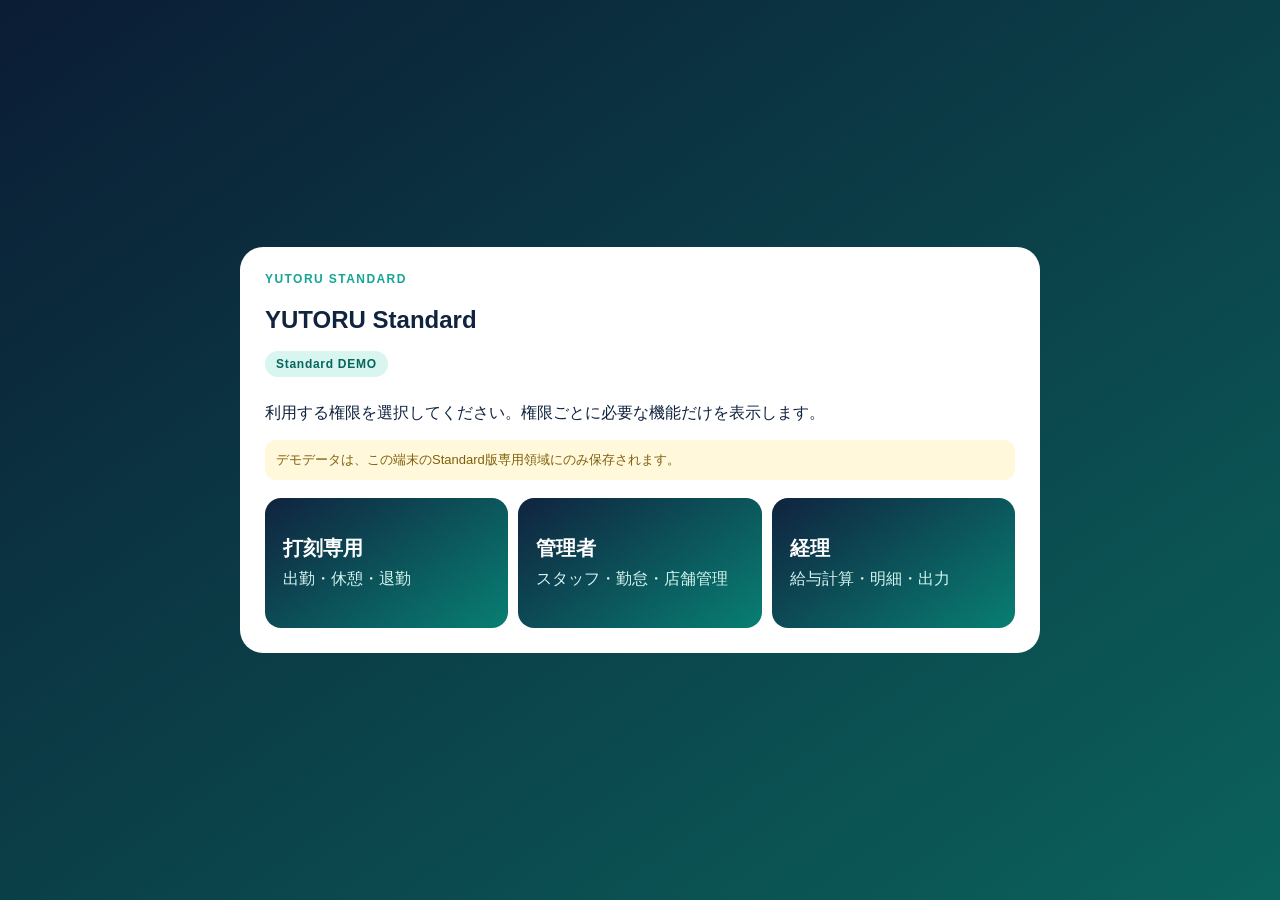
==== standard/index.html @ e72f8bb1 "Add Standard connection status banner" ====
<!doctype html>
<html lang="ja">
<head>
  <meta charset="utf-8">
  <meta name="viewport" content="width=device-width,initial-scale=1,viewport-fit=cover">
  <meta name="theme-color" content="#10233f">
  <meta name="apple-mobile-web-app-capable" content="yes">
  <meta name="apple-mobile-web-app-status-bar-style" content="black-translucent">
  <title>YUTORU Standard DEMO</title>
  <link rel="stylesheet" href="standard.css">
</head>
<body>
  <div id="role-gate" class="gate" role="dialog" aria-modal="true" aria-labelledby="gate-title">
    <section class="gate__panel">
      <p class="eyebrow">YUTORU STANDARD</p><h1 id="gate-title">YUTORU Standard</h1>
      <span class="start-badge">Standard DEMO</span>
      <p>利用する権限を選択してください。権限ごとに必要な機能だけを表示します。</p>
      <p class="demo-note">デモデータは、この端末のStandard版専用領域にのみ保存されます。</p>
      <div class="role-grid">
        <button data-role="punch"><b>打刻専用</b><span>出勤・休憩・退勤</span></button>
        <button data-role="manager"><b>管理者</b><span>スタッフ・勤怠・店舗管理</span></button>
        <button data-role="accounting"><b>経理</b><span>給与計算・明細・出力</span></button>
      </div>
    </section>
  </div>
  <header class="app-header no-print">
    <div><b class="logo">YUTORU Standard</b><span class="demo-badge">Standard DEMO</span></div>
    <label>権限<select id="role-switch"><option value="punch">打刻専用</option><option value="manager">管理者</option><option value="accounting">経理</option></select></label>
  </header>
  <nav id="nav" class="nav no-print" aria-label="メインナビゲーション"></nav>
  <div id="connection-status" class="connection-status is-online no-print" role="status" aria-live="polite">オンライン</div>
  <main id="app" class="container"></main>
  <dialog id="modal"><div id="modal-content"></div></dialog>
  <footer class="no-print">YUTORU Standard DEMO — Light版とは独立した専用アプリです</footer>
  <script src="standard.js"></script>
</body>
</html>
---- standard/standard.css ----
:root{--navy:#10233f;--teal:#087f72;--mint:#d9f5ef;--bg:#f3f6f8;--line:#dce5e8;--muted:#62717d;--danger:#c63b3b;--white:#fff}*{box-sizing:border-box}html{font-size:16px}body{margin:0;background:var(--bg);color:var(--navy);font-family:-apple-system,BlinkMacSystemFont,"Hiragino Sans","Yu Gothic",sans-serif}button,input,select{font:inherit}button{border:0;cursor:pointer}.hidden{display:none!important}.app-header{position:sticky;z-index:20;top:0;min-height:64px;padding:max(12px,env(safe-area-inset-top)) max(16px,env(safe-area-inset-right)) 12px max(16px,env(safe-area-inset-left));display:flex;align-items:center;justify-content:space-between;gap:12px;color:white;background:var(--navy)}.logo{font-size:20px;letter-spacing:.12em}.demo-badge{margin-left:9px;padding:5px 9px;border-radius:99px;background:#1ba798;font-size:11px;font-weight:800}.app-header label{font-size:11px}.app-header select{display:block;margin-top:3px;padding:7px;border-radius:8px;max-width:130px}.nav{position:sticky;z-index:15;top:64px;display:flex;gap:8px;overflow-x:auto;padding:10px 16px;background:white;border-bottom:1px solid var(--line);scrollbar-width:none}.nav button{flex:none;padding:9px 13px;border-radius:10px;background:#edf2f4;color:var(--navy);font-weight:800}.nav button.active{background:var(--mint);color:#05665d}.container{width:min(1120px,100%);margin:auto;padding:14px}.card{margin-bottom:14px;padding:18px;border:1px solid var(--line);border-radius:18px;background:white;box-shadow:0 3px 16px #10233f0a}.hero{color:white;background:linear-gradient(135deg,var(--navy),#0b665f)}.hero p{color:#d6f6f1}.eyebrow{margin:0;color:#15a594;font-size:12px;font-weight:900;letter-spacing:.12em}.row{display:flex;align-items:center;justify-content:space-between;gap:10px;flex-wrap:wrap}.grid{display:grid;grid-template-columns:repeat(2,minmax(0,1fr));gap:10px}.metric{padding:13px;border:1px solid var(--line);border-radius:13px;background:#f8fafb}.metric small{display:block;color:var(--muted);margin-bottom:5px}.metric b{font-size:18px}.total{color:#087660;font-size:27px!important}.btn{padding:11px 14px;border-radius:11px;font-weight:800;background:#e8eef0;color:var(--navy)}.btn-primary{background:var(--teal);color:white}.btn-dark{background:var(--navy);color:white}.btn-danger{background:var(--danger);color:white}.actions{display:flex;gap:8px;flex-wrap:wrap}.table-wrap{overflow:auto}table{width:100%;border-collapse:collapse;white-space:nowrap}th,td{padding:11px 9px;border-bottom:1px solid var(--line);text-align:left;font-size:13px}th{background:#f7f9fa;color:#526270}.mobile-list{display:none}.work-card,.pay-card{display:grid;gap:10px}.work-card dl,.pay-card dl{display:grid;grid-template-columns:1fr 1fr;gap:7px;margin:0}.work-card dl div,.pay-card dl div{padding:8px;background:#f6f9fa;border-radius:9px}.work-card dt,.pay-card dt{color:var(--muted);font-size:11px}.work-card dd,.pay-card dd{margin:3px 0 0;font-weight:800}.punch-actions{display:grid;grid-template-columns:1fr 1fr;gap:9px}.punch-actions button{min-height:64px;font-size:17px}.form-grid{display:grid;grid-template-columns:1fr 1fr;gap:12px}.form-grid label{font-size:12px;color:var(--muted)}input,select{width:100%;padding:11px;border:1px solid #cbd7dc;border-radius:9px;background:white}.notice,.demo-note{padding:11px;border-radius:11px;background:#fff8db;color:#805f0a;font-size:13px}.gate{position:fixed;inset:0;z-index:100;display:grid;place-items:center;overflow:auto;padding:18px;background:linear-gradient(145deg,#0b1c34,#0b625c)}.gate__panel{width:min(800px,100%);padding:25px;border-radius:23px;background:white}.role-grid{display:grid;grid-template-columns:repeat(3,1fr);gap:10px;margin-top:18px}.role-grid button{display:flex;min-height:130px;flex-direction:column;justify-content:center;gap:7px;padding:18px;border-radius:16px;color:white;background:linear-gradient(145deg,var(--navy),var(--teal));text-align:left}.role-grid b{font-size:20px}.role-grid span{color:#d6f6f1}dialog{width:min(680px,calc(100% - 20px));max-height:calc(100dvh - 20px);padding:0;border:0;border-radius:18px;overflow:auto;box-shadow:0 24px 80px #0005}dialog::backdrop{background:#10233f99}#modal-content{padding:20px}footer{text-align:center;padding:22px;color:var(--muted);font-size:12px}.print-sheet{background:white}.print-sheet__head{border-bottom:3px solid var(--navy);padding-bottom:15px}.print-only{display:none}
@media(max-width:700px){.container{padding:10px}.card{padding:15px}.grid,.form-grid,.role-grid{grid-template-columns:1fr}.role-grid button{min-height:100px}.desktop-table{display:none}.mobile-list{display:grid;gap:10px}.app-header{align-items:flex-start}.nav{top:72px}.pay-card .actions>*{flex:1}.punch-actions button{min-height:70px}.work-card dl,.pay-card dl{grid-template-columns:1fr 1fr}}
.payroll-print__head,.print-sheet__head{display:flex;align-items:flex-end;justify-content:space-between;gap:24px;margin-bottom:24px;padding-bottom:14px;border-bottom:2px solid var(--navy)}.payroll-print__head h1,.payroll-print__head p,.print-sheet__head h1,.print-sheet__head p{margin:3px 0}.payroll-print__head>div:last-child,.print-sheet__head>div:last-child{text-align:right}.print-logo{font-size:24px;letter-spacing:.18em}.slip-staff{display:flex;align-items:baseline;gap:28px;padding:10px 4px;border-bottom:1px solid var(--line)}.slip-staff span,.slip-details dt{color:var(--muted);font-size:13px}.slip-staff strong{font-size:21px}.slip-details{margin:0}.slip-details div{display:grid;grid-template-columns:1fr 1fr;align-items:center;min-height:52px;padding:8px 14px;border-bottom:1px solid var(--line)}.slip-details dd{margin:0;text-align:right;font-size:17px;font-weight:800}.slip-details .slip-total{margin-top:12px;border:0;background:var(--navy);color:white}.slip-details .slip-total dt{color:white;font-weight:800}.slip-details .slip-total dd{font-size:26px}.payroll-table th,.payroll-table td{text-align:right}.payroll-table th:first-child,.payroll-table td:first-child{text-align:left}
@page{size:A4 portrait;margin:14mm}@media print{html,body{background:white}.no-print,.gate{display:none!important}.container{width:100%;margin:0;padding:0}.card{margin:0;padding:0;border:0;border-radius:0;box-shadow:none}body.printing>*:not(#modal){display:none!important}body.printing #modal{display:block;position:static;width:auto;max-height:none;margin:0;padding:0;border:0;overflow:visible;box-shadow:none}body.printing #modal-content{padding:0}body.printing-payroll>*:not(#app){display:none!important}body.printing-payroll #app>*:not(.payroll-print){display:none!important}.print-only{display:block}.print-sheet{width:100%;break-inside:avoid;page-break-inside:avoid;font-size:10.5pt}.print-sheet__head{margin-bottom:16px}.slip-details div{break-inside:avoid;page-break-inside:avoid}.payroll-print__head{margin-bottom:12px}.payroll-print .table-wrap{overflow:visible}.payroll-table{white-space:normal}.payroll-table thead{display:table-header-group}.payroll-table tr{break-inside:avoid;page-break-inside:avoid}.payroll-table th,.payroll-table td{padding:9px 6px;font-size:9pt}.payroll-table th:first-child{white-space:nowrap}}
.start-badge{display:inline-block;margin:-6px 0 10px;padding:6px 11px;border-radius:99px;background:var(--mint);color:#05665d;font-size:12px;font-weight:900;letter-spacing:.06em}.setting-list{display:grid;gap:10px}.setting-list .metric small{display:block;margin-top:4px}.status-line{display:flex;align-items:center;justify-content:space-between;gap:10px}.status-pill{padding:5px 9px;border-radius:99px;background:var(--mint);color:#05665d;font-size:12px;font-weight:800}

/* Keep the Standard header on one line on iPhone-sized screens. */
@media(max-width:430px){
  .app-header{min-height:64px;align-items:center;gap:6px;padding-left:max(10px,env(safe-area-inset-left));padding-right:max(10px,env(safe-area-inset-right))}
  .app-header>div{display:flex;align-items:center;min-width:0;gap:5px;white-space:nowrap;flex-wrap:nowrap}
  .logo{font-size:15px;letter-spacing:.02em;white-space:nowrap}
  .demo-badge{margin-left:0;padding:4px 6px;font-size:9px;white-space:nowrap}
  .app-header label{flex:0 0 78px;max-width:78px;white-space:nowrap;font-size:9px}
  .app-header select{margin-top:2px;padding:5px 3px;font-size:10px;max-width:78px}
  .nav{top:64px}
}
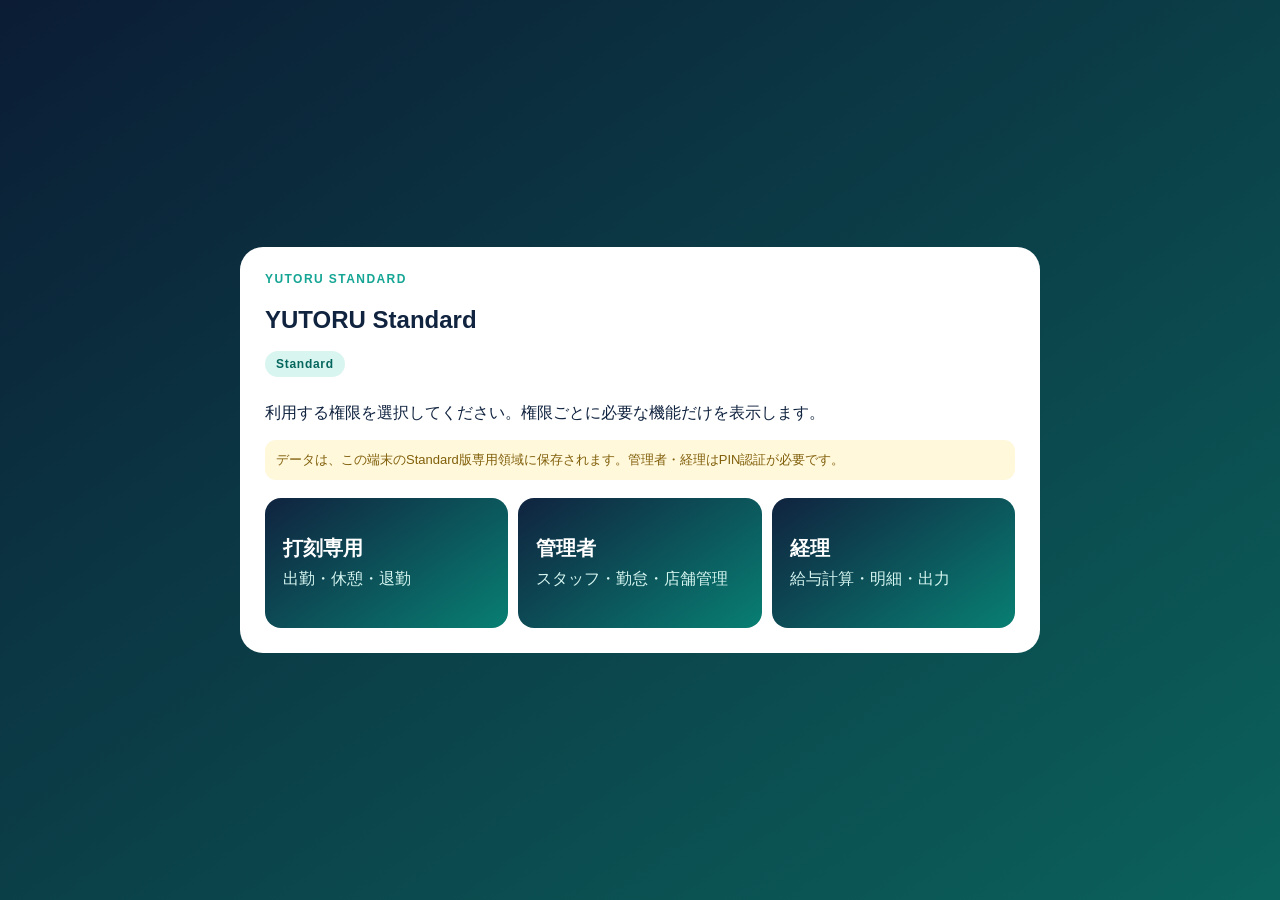
==== commit 1871fa73: "Remove DEMO labels from Standard production UI" ====
--- a/standard/index.html
+++ b/standard/index.html
@@ -6,16 +6,16 @@
   <meta name="theme-color" content="#10233f">
   <meta name="apple-mobile-web-app-capable" content="yes">
   <meta name="apple-mobile-web-app-status-bar-style" content="black-translucent">
-  <title>YUTORU Standard DEMO</title>
+  <title>YUTORU Standard</title>
   <link rel="stylesheet" href="standard.css">
 </head>
 <body>
   <div id="role-gate" class="gate" role="dialog" aria-modal="true" aria-labelledby="gate-title">
     <section class="gate__panel">
       <p class="eyebrow">YUTORU STANDARD</p><h1 id="gate-title">YUTORU Standard</h1>
-      <span class="start-badge">Standard DEMO</span>
+      <span class="start-badge">Standard</span>
       <p>利用する権限を選択してください。権限ごとに必要な機能だけを表示します。</p>
-      <p class="demo-note">デモデータは、この端末のStandard版専用領域にのみ保存されます。</p>
+      <p class="demo-note">データは、この端末のStandard版専用領域に保存されます。管理者・経理はPIN認証が必要です。</p>
       <div class="role-grid">
         <button data-role="punch"><b>打刻専用</b><span>出勤・休憩・退勤</span></button>
         <button data-role="manager"><b>管理者</b><span>スタッフ・勤怠・店舗管理</span></button>
@@ -24,14 +24,14 @@
     </section>
   </div>
   <header class="app-header no-print">
-    <div><b class="logo">YUTORU Standard</b><span class="demo-badge">Standard DEMO</span></div>
+    <div><b class="logo">YUTORU Standard</b><span class="demo-badge">Standard</span></div>
     <label>権限<select id="role-switch"><option value="punch">打刻専用</option><option value="manager">管理者</option><option value="accounting">経理</option></select></label>
   </header>
   <nav id="nav" class="nav no-print" aria-label="メインナビゲーション"></nav>
   <div id="connection-status" class="connection-status is-online no-print" role="status" aria-live="polite">オンライン</div>
   <main id="app" class="container"></main>
   <dialog id="modal"><div id="modal-content"></div></dialog>
-  <footer class="no-print">YUTORU Standard DEMO — Light版とは独立した専用アプリです</footer>
+  <footer class="no-print">YUTORU Standard — Light版とは独立した専用アプリです</footer>
   <script src="standard.js"></script>
 </body>
 </html>
--- a/standard/standard.css
+++ b/standard/standard.css
@@ -14,3 +14,66 @@
   .app-header select{margin-top:2px;padding:5px 3px;font-size:10px;max-width:78px}
   .nav{top:64px}
 }
+
+
+/* Mobile UX improvements */
+.connection-status{position:sticky;z-index:14;top:111px;margin:0;padding:6px 12px;text-align:center;font-size:12px;font-weight:800;border-bottom:1px solid var(--line);background:#eaf7f4;color:#05665d}
+.connection-status.is-offline{background:#fff3cd;color:#805f0a}
+.punch-current{display:flex;align-items:center;justify-content:space-between;gap:10px;margin-top:12px;padding:11px 12px;border-radius:12px;background:#f3f7f8}
+.punch-current span{color:var(--muted);font-size:12px}.punch-current b{font-size:18px}
+.punch-actions--guided{grid-template-columns:repeat(auto-fit,minmax(140px,1fr))}
+.punch-actions .is-next{outline:3px solid #9fe6d9;box-shadow:0 0 0 4px #d9f5ef}
+.punch-help{margin:10px 0 0;color:var(--muted);font-size:12px}
+.latest-punch{display:grid;gap:3px;margin:10px 0;padding:12px;border-radius:12px;background:#eef8f6}
+.latest-punch small,.calc-time{color:var(--muted);font-size:11px}
+.calc-time{display:inline-block;margin-left:6px}
+.manager-sections details{border-top:1px solid var(--line);padding:10px 0}
+.manager-sections details:first-of-type{margin-top:8px}
+.manager-sections summary{cursor:pointer;font-weight:900;list-style:none;touch-action:manipulation}
+.manager-sections summary::-webkit-details-marker{display:none}
+.manager-sections summary::after{content:'＋';float:right;color:var(--teal)}
+.manager-sections details[open] summary::after{content:'−'}
+.quick-grid{display:grid;grid-template-columns:repeat(3,minmax(0,1fr));gap:8px;margin-top:10px}
+button,.btn,.nav button,.role-grid button,summary{touch-action:manipulation}
+@media(max-width:700px){
+  .connection-status{top:112px}
+  .quick-grid{grid-template-columns:1fr 1fr}
+}
+@media(max-width:430px){
+  .connection-status{top:105px}
+  .quick-grid{grid-template-columns:1fr}
+  .calc-time{display:block;margin:2px 0 0}
+}
+
+/* Mobile polish: clearer touch targets and compact manager navigation */
+@media(max-width:700px){
+  .manager-sections>p{margin-top:4px;color:var(--muted);font-size:12px}
+  .manager-sections details{padding:0;border:1px solid var(--line);border-radius:13px;margin:9px 0;overflow:hidden}
+  .manager-sections details:first-of-type{margin-top:10px}
+  .manager-sections summary{min-height:52px;display:flex;align-items:center;justify-content:space-between;padding:13px 14px;background:#f7fafb}
+  .manager-sections summary::after{float:none;margin-left:10px}
+  .manager-sections .quick-grid{padding:10px;margin:0;background:white}
+  .manager-sections .quick-grid .btn{min-height:48px;text-align:left}
+  .punch-actions .btn{min-height:76px;font-size:19px}
+  .punch-actions .btn-danger{border:2px solid #a92e2e}
+  .status-pill{white-space:nowrap}
+  input,select,.btn{min-height:44px}
+}
+@media(max-width:430px){
+  .manager-sections .quick-grid{grid-template-columns:1fr}
+  .manager-sections .quick-grid .btn{width:100%}
+}
+
+/* Owner payroll slips: ZUCCA + 高根公団 */
+.store-filter{display:flex;align-items:end;justify-content:space-between;gap:12px;margin-top:16px;padding-top:14px;border-top:1px solid var(--line)}
+.store-filter label{min-width:220px;font-size:12px;color:var(--muted)}
+.store-filter select{margin-top:5px}
+.store-filter span{padding:7px 10px;border-radius:999px;background:var(--mint);color:#05665d;font-size:12px;font-weight:800;white-space:nowrap}
+.store-chip,.slip-store{display:inline-block;margin-bottom:5px;padding:4px 8px;border-radius:999px;background:var(--mint);color:#05665d;font-size:11px;font-weight:900}
+.pay-card h2{margin:2px 0 0}
+.slip-store{margin:0 0 8px}
+@media(max-width:600px){
+  .store-filter{align-items:stretch;flex-direction:column}
+  .store-filter label{min-width:0;width:100%}
+  .store-filter span{align-self:flex-start}
+}
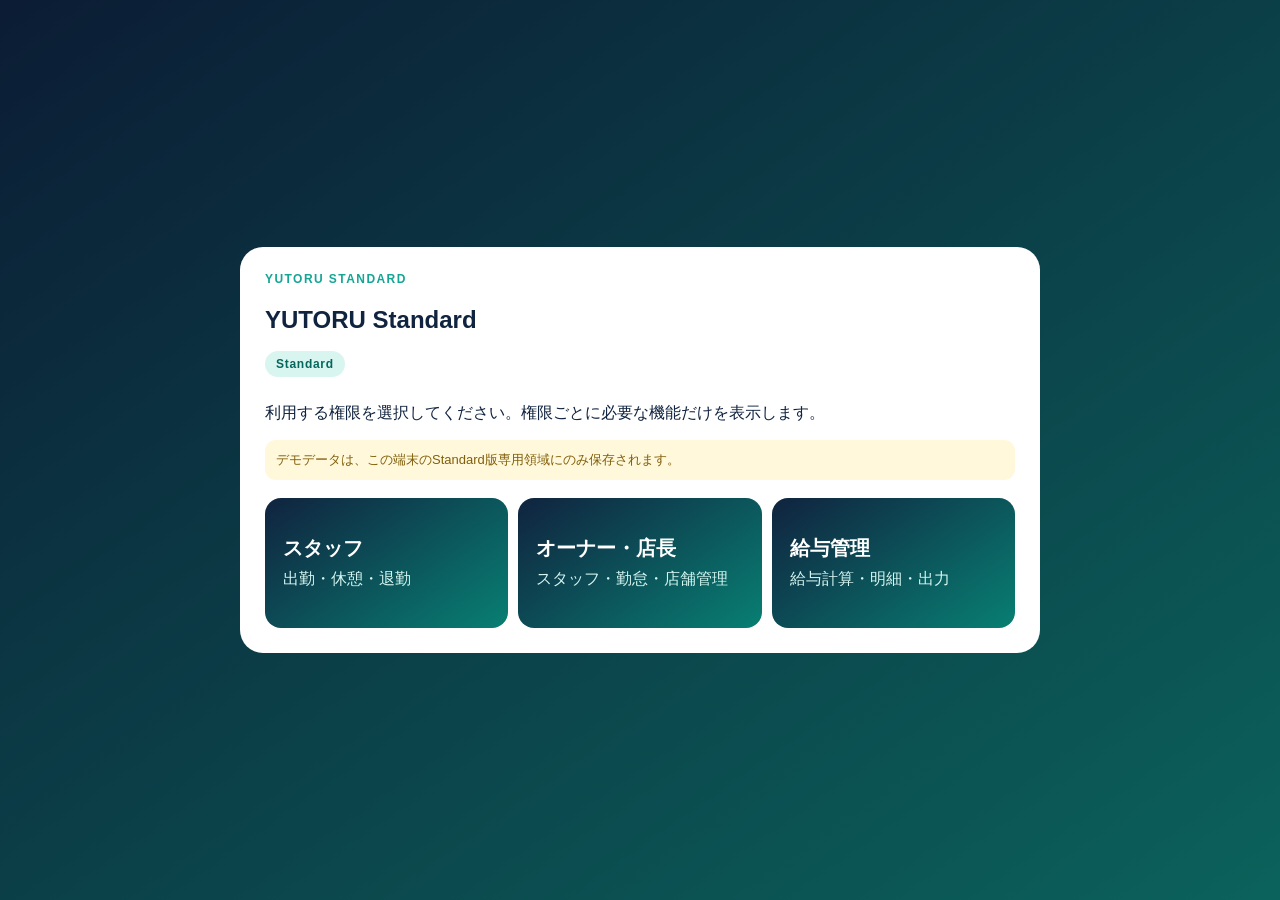
==== commit 3b1b22d8: "Unify Standard role display names" ====
--- a/standard/index.html
+++ b/standard/index.html
@@ -15,17 +15,17 @@
       <p class="eyebrow">YUTORU STANDARD</p><h1 id="gate-title">YUTORU Standard</h1>
       <span class="start-badge">Standard</span>
       <p>利用する権限を選択してください。権限ごとに必要な機能だけを表示します。</p>
-      <p class="demo-note">データは、この端末のStandard版専用領域に保存されます。管理者・経理はPIN認証が必要です。</p>
+      <p class="demo-note">デモデータは、この端末のStandard版専用領域にのみ保存されます。</p>
       <div class="role-grid">
-        <button data-role="punch"><b>打刻専用</b><span>出勤・休憩・退勤</span></button>
-        <button data-role="manager"><b>管理者</b><span>スタッフ・勤怠・店舗管理</span></button>
-        <button data-role="accounting"><b>経理</b><span>給与計算・明細・出力</span></button>
+        <button data-role="punch"><b>スタッフ</b><span>出勤・休憩・退勤</span></button>
+        <button data-role="manager"><b>オーナー・店長</b><span>スタッフ・勤怠・店舗管理</span></button>
+        <button data-role="accounting"><b>給与管理</b><span>給与計算・明細・出力</span></button>
       </div>
     </section>
   </div>
   <header class="app-header no-print">
     <div><b class="logo">YUTORU Standard</b><span class="demo-badge">Standard</span></div>
-    <label>権限<select id="role-switch"><option value="punch">打刻専用</option><option value="manager">管理者</option><option value="accounting">経理</option></select></label>
+    <label>権限<select id="role-switch"><option value="punch">スタッフ</option><option value="manager">オーナー・店長</option><option value="accounting">給与管理</option></select></label>
   </header>
   <nav id="nav" class="nav no-print" aria-label="メインナビゲーション"></nav>
   <div id="connection-status" class="connection-status is-online no-print" role="status" aria-live="polite">オンライン</div>
--- a/standard/standard.css
+++ b/standard/standard.css
@@ -64,16 +64,15 @@
   .manager-sections .quick-grid .btn{width:100%}
 }
 
-/* Owner payroll slips: ZUCCA + 高根公団 */
-.store-filter{display:flex;align-items:end;justify-content:space-between;gap:12px;margin-top:16px;padding-top:14px;border-top:1px solid var(--line)}
-.store-filter label{min-width:220px;font-size:12px;color:var(--muted)}
-.store-filter select{margin-top:5px}
-.store-filter span{padding:7px 10px;border-radius:999px;background:var(--mint);color:#05665d;font-size:12px;font-weight:800;white-space:nowrap}
-.store-chip,.slip-store{display:inline-block;margin-bottom:5px;padding:4px 8px;border-radius:999px;background:var(--mint);color:#05665d;font-size:11px;font-weight:900}
-.pay-card h2{margin:2px 0 0}
-.slip-store{margin:0 0 8px}
-@media(max-width:600px){
-  .store-filter{align-items:stretch;flex-direction:column}
-  .store-filter label{min-width:0;width:100%}
-  .store-filter span{align-self:flex-start}
-}
+/* Branded production PIN authentication */
+.pin-modal{width:min(420px,calc(100% - 28px));padding:0;border:0;border-radius:22px;overflow:hidden;box-shadow:0 28px 90px #06122566}
+.pin-modal::backdrop{background:#07162fb3;backdrop-filter:blur(3px)}
+#pin-form{padding:24px;background:white}
+#pin-form h2{margin:6px 0 5px;font-size:25px}
+#pin-help{margin:0 0 18px;color:var(--muted);font-size:13px}
+.pin-input{min-height:62px;padding:13px 16px;border:2px solid #cbd7dc;border-radius:14px;font-size:26px;font-weight:800;letter-spacing:.18em;text-align:center}
+.pin-input:focus{outline:3px solid var(--mint);border-color:var(--teal)}
+.pin-error{min-height:22px;margin:8px 0 0;color:var(--danger);font-size:13px;font-weight:800}
+.pin-actions{display:grid;grid-template-columns:1fr 1fr;gap:10px;margin-top:10px}
+.pin-actions .btn{min-height:52px}
+@media(max-width:430px){#pin-form{padding:20px}.pin-modal{border-radius:20px}.pin-input{font-size:24px}}
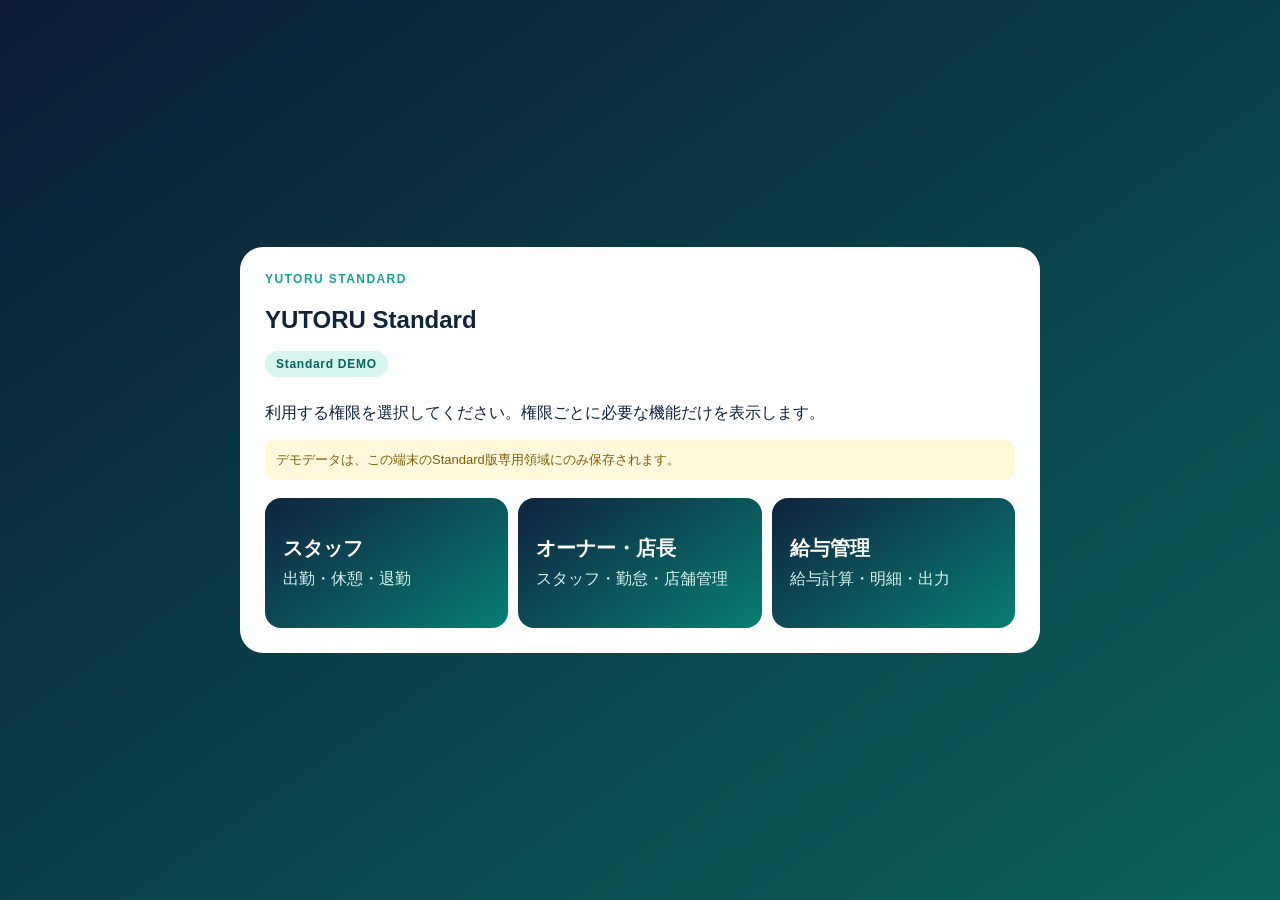
==== commit ebebd9bd: "Restore Standard demo branding" ====
--- a/standard/index.html
+++ b/standard/index.html
@@ -6,14 +6,14 @@
   <meta name="theme-color" content="#10233f">
   <meta name="apple-mobile-web-app-capable" content="yes">
   <meta name="apple-mobile-web-app-status-bar-style" content="black-translucent">
-  <title>YUTORU Standard</title>
+  <title>YUTORU Standard DEMO</title>
   <link rel="stylesheet" href="standard.css">
 </head>
 <body>
   <div id="role-gate" class="gate" role="dialog" aria-modal="true" aria-labelledby="gate-title">
     <section class="gate__panel">
       <p class="eyebrow">YUTORU STANDARD</p><h1 id="gate-title">YUTORU Standard</h1>
-      <span class="start-badge">Standard</span>
+      <span class="start-badge">Standard DEMO</span>
       <p>利用する権限を選択してください。権限ごとに必要な機能だけを表示します。</p>
       <p class="demo-note">デモデータは、この端末のStandard版専用領域にのみ保存されます。</p>
       <div class="role-grid">
@@ -24,14 +24,14 @@
     </section>
   </div>
   <header class="app-header no-print">
-    <div><b class="logo">YUTORU Standard</b><span class="demo-badge">Standard</span></div>
+    <div><b class="logo">YUTORU Standard</b><span class="demo-badge">Standard DEMO</span></div>
     <label>権限<select id="role-switch"><option value="punch">スタッフ</option><option value="manager">オーナー・店長</option><option value="accounting">給与管理</option></select></label>
   </header>
   <nav id="nav" class="nav no-print" aria-label="メインナビゲーション"></nav>
   <div id="connection-status" class="connection-status is-online no-print" role="status" aria-live="polite">オンライン</div>
   <main id="app" class="container"></main>
   <dialog id="modal"><div id="modal-content"></div></dialog>
-  <footer class="no-print">YUTORU Standard — Light版とは独立した専用アプリです</footer>
+  <footer class="no-print">YUTORU Standard DEMO — Light版とは独立した専用アプリです</footer>
   <script src="standard.js"></script>
 </body>
 </html>
